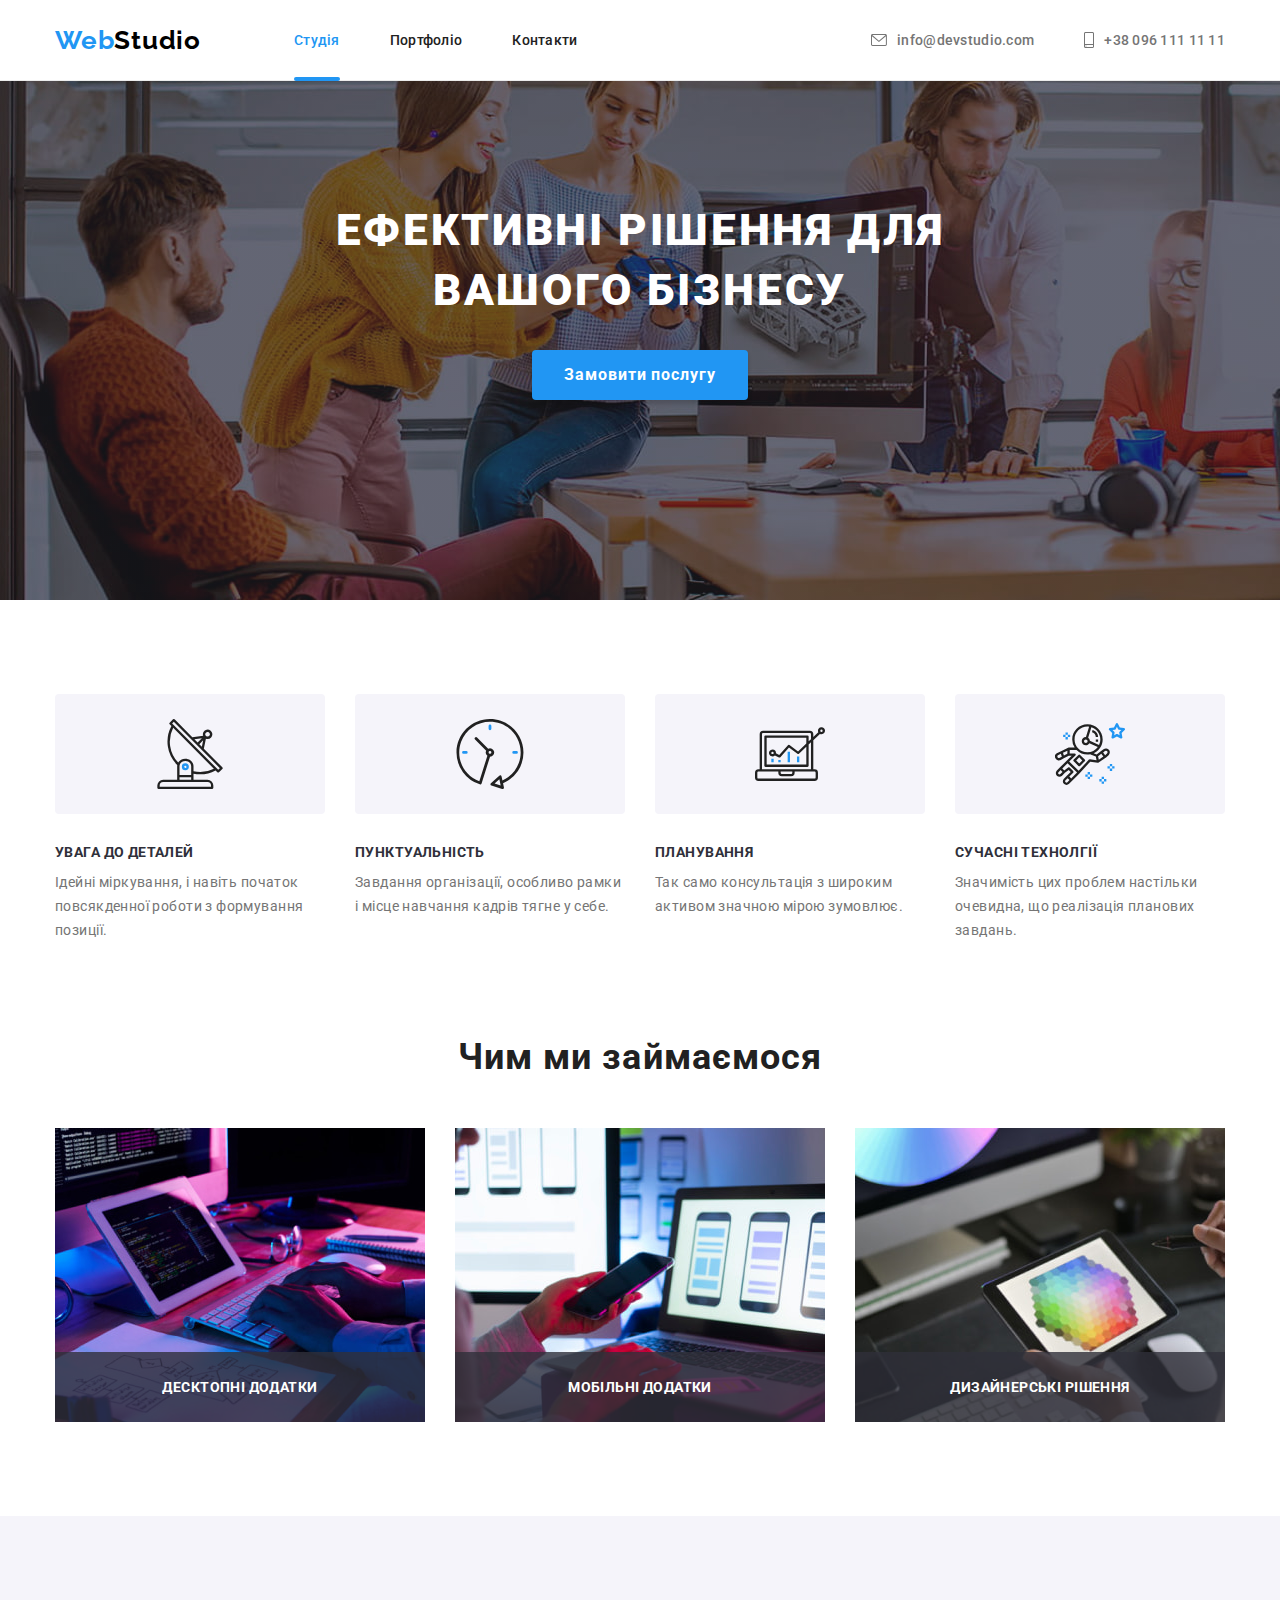
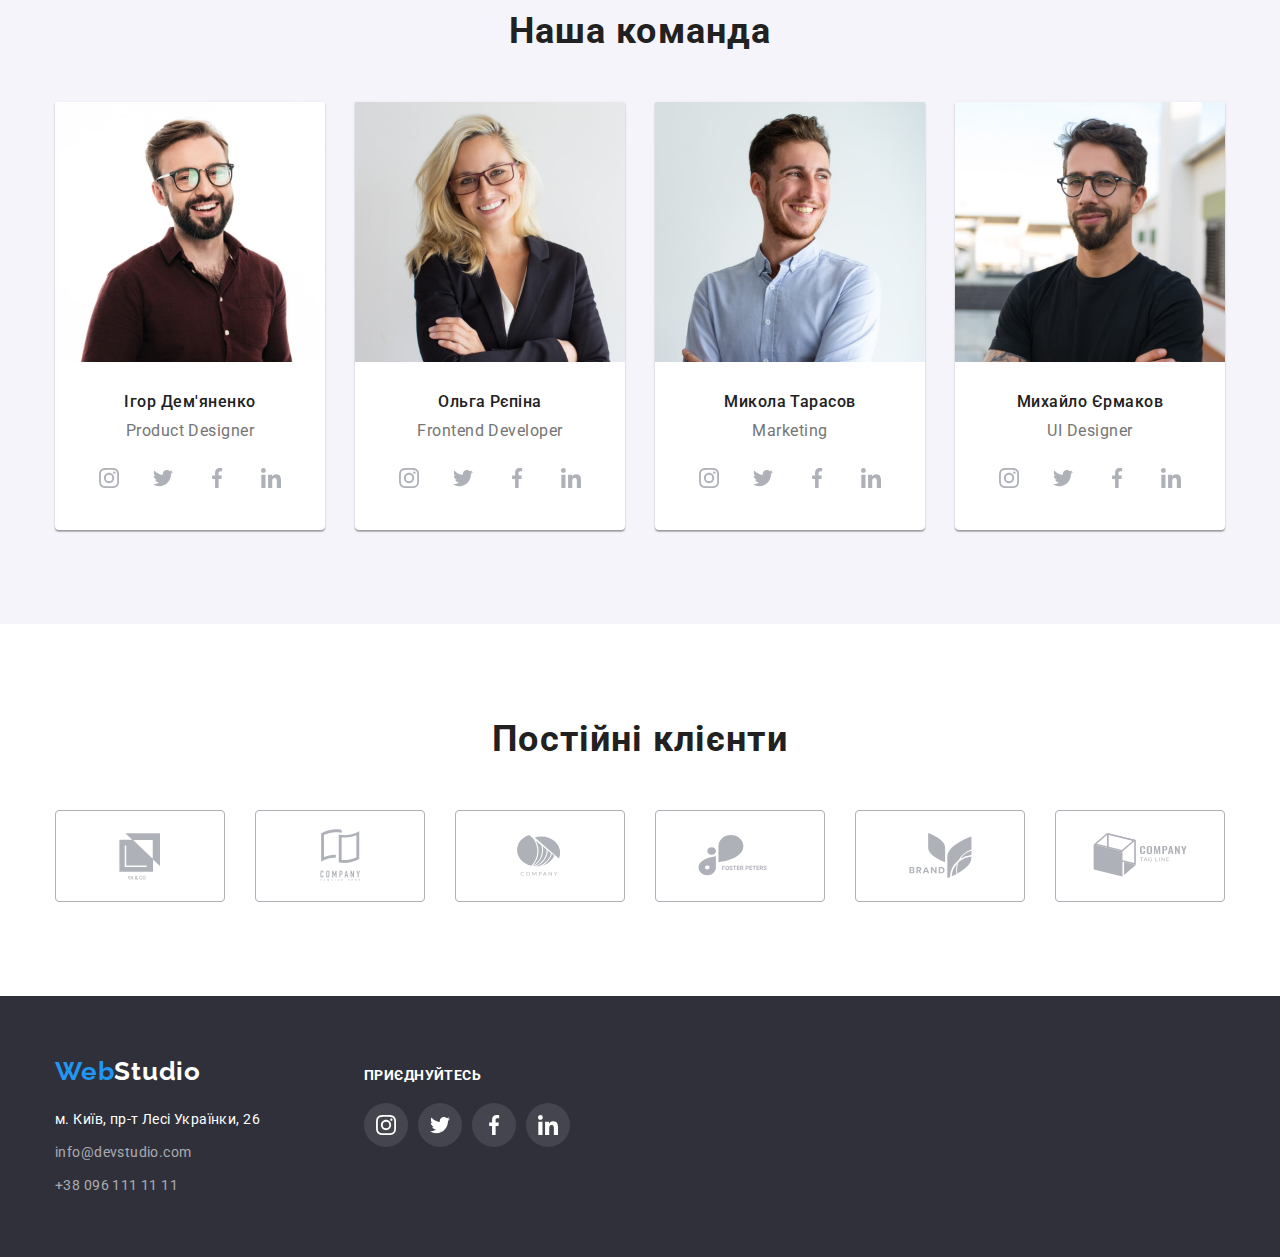
==== index.html @ efe7b2b4 "add files" ====
<!DOCTYPE html>
<html lang="uk">
  <head>
    <meta charset="UTF-8" />
    <meta http-equiv="X-UA-Compatible" content="IE=edge" />
    <meta name="viewport" content="width=device-width, initial-scale=1.0" />
    <meta name="description" content="Краща Веб студія по створенню сайтів" />
    <!-- Fonts -->
    <link rel="preconnect" href="https://fonts.googleapis.com" />
    <link rel="preconnect" href="https://fonts.gstatic.com" crossorigin />
    <link
      href="https://fonts.googleapis.com/css2?family=Raleway:wght@700&family=Roboto:wght@400;500;700;900&display=swap"
      rel="stylesheet"
    />
    <!-- Fonts end -->
    <link rel="stylesheet" href="./CSS/modern-normalize.css" />
    <link rel="stylesheet" href="./CSS/style.css" />
    <!-- Favicon start -->
    <link rel="apple-touch-icon" sizes="152x152" href="./images/favicon/apple-touch-icon.png" />
    <link rel="icon" type="image/png" sizes="32x32" href="./images/favicon/favicon-32x32.png" />
    <link rel="icon" type="image/png" sizes="16x16" href="./images/favicon/favicon-16x16.png" />
    <link rel="manifest" href="./images/favicon/site.webmanifest" />
    <link rel="mask-icon" href="./images/favicon/safari-pinned-tab.svg" color="#5bbad5" />
    <meta name="msapplication-TileColor" content="#da532c" />
    <meta name="theme-color" content="#ffffff" />
    <!-- Favicon end -->
    <title>Веб Студія</title>
  </head>
  <body>
    <!-- Header section -->
    <header class="page-header">
      <div class="header-group">
        <nav>
          <a class="logo" href="./index.html"><span class="logo-header">Web</span>Studio</a>
          <ul class="menu-nav list">
            <li>
              <a class="menu-link current" href="./index.html">Студія</a>
            </li>
            <li>
              <a class="menu-link" href="./portfolio.html">Портфоліо</a>
            </li>
            <li>
              <a class="menu-link" href="#">Контакти</a>
            </li>
          </ul>
        </nav>
        <ul class="auth-nav list">
          <li class="auth-list">
            <a class="menu-link menu-link-icon" href="mailto:info@devstudio.com">
              <svg class="auth-icon" width="16" height="12">
                <use href="./images/icons/icons.svg#email"></use>
              </svg>
              info@devstudio.com
            </a>
          </li>
          <li class="auth-list">
            <a class="menu-link menu-link-icon" href="tel:+380961111111">
              <svg class="auth-icon" width="10" height="16">
                <use href="./images/icons/icons.svg#smartphone"></use>
              </svg>
              +38 096 111 11 11
            </a>
          </li>
        </ul>
      </div>
    </header>
    <main>
      <!-- Hero section -->
      <section class="hero-section hero-gragient">
        <div class="container">
          <h1 class="hero-title">Ефективні рішення для вашого бізнесу</h1>
          <button class="btn" type="button" data-modal-open>Замовити послугу</button>
        </div>
      </section>
      <!-- Features section -->
      <section class="section-features">
        <div class="container">
          <h2 class="features-title visually-hidden">Наші переваги</h2>
          <ul class="features-list list">
            <li class="features-item">
              <div class="features-icon-item features-icons-position">
                <svg class="features-icon" width="70" height="70">
                  <use href="./images/icons/icons.svg#antenna"></use>
                </svg>
              </div>
              <h3 class="features-subtitle">Увага до деталей</h3>
              <p class="features-text">
                Ідейні міркування, і навіть початок повсякденної роботи з формування позиції.
              </p>
            </li>
            <li class="features-item">
              <div class="features-icon-item features-icons-position">
                <svg class="features-icon" width="70" height="70">
                  <use href="./images/icons/icons.svg#clock"></use>
                </svg>
              </div>
              <h3 class="features-subtitle">Пунктуальність</h3>
              <p class="features-text">
                Завдання організації, особливо рамки і місце навчання кадрів тягне у себе.
              </p>
            </li>
            <li class="features-item">
              <div class="features-icon-item features-icons-position">
                <svg class="features-icon" width="70" height="70">
                  <use href="./images/icons/icons.svg#diagram"></use>
                </svg>
              </div>
              <h3 class="features-subtitle">Планування</h3>
              <p class="features-text">
                Так само консультація з широким активом значною мірою зумовлює.
              </p>
            </li>
            <li class="features-item">
              <div class="features-icon-item features-icons-position">
                <svg class="features-icon" width="70" height="70">
                  <use href="./images/icons/icons.svg#astronaut"></use>
                </svg>
              </div>
              <h3 class="features-subtitle">Сучасні технолгії</h3>
              <p class="features-text">
                Значимість цих проблем настільки очевидна, що реалізація планових завдань.
              </p>
            </li>
          </ul>
        </div>
      </section>
      <!-- Services section -->
      <section class="section">
        <div class="container">
          <h2 class="section-title">Чим ми займаємося</h2>
          <ul class="about-list list">
            <li class="about-item">
              <img src="./images/optim_img/box-1.jpg" alt="Розробка сайтів" width="370" />
              <p class="about-desc">Десктопні додатки</p>
            </li>
            <li class="about-item">
              <img src="./images/optim_img/box-2.jpg" alt="Розробка додатків" width="370" />
              <p class="about-desc">Мобільні додатки</p>
            </li>
            <li class="about-item">
              <img src="./images/optim_img/box-3.jpg" alt="Розробка дизайну" width="370" />
              <p class="about-desc">Дизайнерські рішення</p>
            </li>
          </ul>
        </div>
      </section>
      <!-- Our command section -->
      <section class="section-command">
        <div class="container">
          <h2 class="section-title">Наша команда</h2>
          <ul class="command-list list">
            <li class="command-item">
              <img
                class="command-photo"
                src="./images/optim_img/img-1.jpg"
                alt="Ігор Дем'яненко Product Designer"
                width="270"
              />
              <div class="command-text-box">
                <h3 class="command-subtitle">Ігор Дем'яненко</h3>
                <p class="command-text" lang="en">Product Designer</p>

                <ul class="social-icon-list list">
                  <li class="social-items">
                    <a
                      class="social-link"
                      href="https://instagram.com"
                      target="_blank"
                      rel="noopener noreferrer"
                      aria-label="instagram"
                    >
                      <svg class="social-icon" width="20" height="20">
                        <use href="./images/icons/icons.svg#instagram"></use>
                      </svg>
                    </a>
                  </li>
                  <li class="social-items">
                    <a
                      class="social-link"
                      href="https://twitter.com"
                      target="_blank"
                      rel="noopener noreferrer"
                      aria-label="twitter"
                    >
                      <svg class="social-icon" width="20" height="20">
                        <use href="./images/icons/icons.svg#twitter"></use>
                      </svg>
                    </a>
                  </li>
                  <li class="social-items">
                    <a
                      class="social-link"
                      href="https://facebook.com"
                      target="_blank"
                      rel="noopener noreferrer"
                      aria-label="facebook"
                    >
                      <svg class="social-icon" width="20" height="20">
                        <use href="./images/icons/icons.svg#facebook"></use>
                      </svg>
                    </a>
                  </li>
                  <li class="social-items">
                    <a
                      class="social-link"
                      href="https://linkedin.com"
                      target="_blank"
                      rel="noopener noreferrer"
                      aria-label="linkedin"
                    >
                      <svg class="social-icon" width="20" height="20">
                        <use href="./images/icons/icons.svg#linkedin"></use>
                      </svg>
                    </a>
                  </li>
                </ul>
              </div>
            </li>
            <li class="command-item">
              <img
                class="command-photo"
                src="./images/optim_img/img-2.jpg"
                alt="Ольга Рєпіна Frontend Developer"
                width="270"
              />
              <div class="command-text-box">
                <h3 class="command-subtitle">Ольга Рєпіна</h3>
                <p class="command-text" lang="en">Frontend Developer</p>
                <ul class="social-icon-list list">
                  <li class="social-items">
                    <a
                      class="social-link"
                      href="https://instagram.com"
                      target="_blank"
                      rel="noopener noreferrer"
                      aria-label="instagram"
                    >
                      <svg class="social-icon" width="20" height="20">
                        <use href="./images/icons/icons.svg#instagram"></use>
                      </svg>
                    </a>
                  </li>
                  <li class="social-items">
                    <a
                      class="social-link"
                      href="https://twitter.com"
                      target="_blank"
                      rel="noopener noreferrer"
                      aria-label="twitter"
                    >
                      <svg class="social-icon" width="20" height="20">
                        <use href="./images/icons/icons.svg#twitter"></use>
                      </svg>
                    </a>
                  </li>
                  <li class="social-items">
                    <a
                      class="social-link"
                      href="https://facebook.com"
                      target="_blank"
                      rel="noopener noreferrer"
                      aria-label="facebook"
                    >
                      <svg class="social-icon" width="20" height="20">
                        <use href="./images/icons/icons.svg#facebook"></use>
                      </svg>
                    </a>
                  </li>
                  <li class="social-items">
                    <a
                      class="social-link"
                      href="https://linkedin.com"
                      target="_blank"
                      rel="noopener noreferrer"
                      aria-label="linkedin"
                    >
                      <svg class="social-icon" width="20" height="20">
                        <use href="./images/icons/icons.svg#linkedin"></use>
                      </svg>
                    </a>
                  </li>
                </ul>
              </div>
            </li>
            <li class="command-item">
              <img
                class="command-photo"
                src="./images/optim_img/img-3.jpg"
                alt="Микола Тарасов Marketing"
                width="270"
              />
              <div class="command-text-box">
                <h3 class="command-subtitle">Микола Тарасов</h3>
                <p class="command-text" lang="en">Marketing</p>
                <ul class="social-icon-list list">
                  <li class="social-items">
                    <a
                      class="social-link"
                      href="https://instagram.com"
                      target="_blank"
                      rel="noopener noreferrer"
                      aria-label="instagram"
                    >
                      <svg class="social-icon" width="20" height="20">
                        <use href="./images/icons/icons.svg#instagram"></use>
                      </svg>
                    </a>
                  </li>
                  <li class="social-items">
                    <a
                      class="social-link"
                      href="https://twitter.com"
                      target="_blank"
                      rel="noopener noreferrer"
                      aria-label="twitter"
                    >
                      <svg class="social-icon" width="20" height="20">
                        <use href="./images/icons/icons.svg#twitter"></use>
                      </svg>
                    </a>
                  </li>
                  <li class="social-items">
                    <a
                      class="social-link"
                      href="https://facebook.com"
                      target="_blank"
                      rel="noopener noreferrer"
                      aria-label="facebook"
                    >
                      <svg class="social-icon" width="20" height="20">
                        <use href="./images/icons/icons.svg#facebook"></use>
                      </svg>
                    </a>
                  </li>
                  <li class="social-items">
                    <a
                      class="social-link"
                      href="https://linkedin.com"
                      target="_blank"
                      rel="noopener noreferrer"
                      aria-label="linkedin"
                    >
                      <svg class="social-icon" width="20" height="20">
                        <use href="./images/icons/icons.svg#linkedin"></use>
                      </svg>
                    </a>
                  </li>
                </ul>
              </div>
            </li>
            <li class="command-item">
              <img
                class="command-photo"
                src="./images/optim_img/img-4.jpg"
                alt="Михайло Єрмаков UI Designer"
                width="270"
              />
              <div class="command-text-box">
                <h3 class="command-subtitle">Михайло Єрмаков</h3>
                <p class="command-text" lang="en">UI Designer</p>
                <ul class="social-icon-list list">
                  <li class="social-items">
                    <a
                      class="social-link"
                      href="https://instagram.com"
                      target="_blank"
                      rel="noopener noreferrer"
                      aria-label="instagram"
                    >
                      <svg class="social-icon" width="20" height="20">
                        <use href="./images/icons/icons.svg#instagram"></use>
                      </svg>
                    </a>
                  </li>
                  <li class="social-items">
                    <a
                      class="social-link"
                      href="https://twitter.com"
                      target="_blank"
                      rel="noopener noreferrer"
                      aria-label="twitter"
                    >
                      <svg class="social-icon" width="20" height="20">
                        <use href="./images/icons/icons.svg#twitter"></use>
                      </svg>
                    </a>
                  </li>
                  <li class="social-items">
                    <a
                      class="social-link"
                      href="https://facebook.com"
                      target="_blank"
                      rel="noopener noreferrer"
                      aria-label="facebook"
                    >
                      <svg class="social-icon" width="20" height="20">
                        <use href="./images/icons/icons.svg#facebook"></use>
                      </svg>
                    </a>
                  </li>
                  <li class="social-items">
                    <a
                      class="social-link"
                      href="https://linkedin.com"
                      target="_blank"
                      rel="noopener noreferrer"
                      aria-label="linkedin"
                    >
                      <svg class="social-icon" width="20" height="20">
                        <use href="./images/icons/icons.svg#linkedin"></use>
                      </svg>
                    </a>
                  </li>
                </ul>
              </div>
            </li>
          </ul>
        </div>
      </section>
    </main>
    <!-- Our clients -->
    <section class="section">
      <div class="container">
        <h2 class="section-title">Постійні клієнти</h2>
        <ul class="clients-list">
          <li class="clients-items">
            <a class="client-link" href="#">
              <svg class="clients-icon" width="170" height="92">
                <use href="./images/icons/icons.svg#Client1"></use>
              </svg>
            </a>
          </li>
          <li class="clients-items">
            <a class="client-link" href="#">
              <svg class="clients-icon" width="170" height="92">
                <use href="./images/icons/icons.svg#Client2"></use>
              </svg>
            </a>
          </li>
          <li class="clients-items">
            <a class="client-link" href="#">
              <svg class="clients-icon" width="170" height="92">
                <use href="./images/icons/icons.svg#Client3"></use>
              </svg>
            </a>
          </li>
          <li class="clients-items">
            <a class="client-link" href="#">
              <svg class="clients-icon" width="170" height="92">
                <use href="./images/icons/icons.svg#Client4"></use>
              </svg>
            </a>
          </li>
          <li class="clients-items">
            <a class="client-link" href="#">
              <svg class="clients-icon" width="170" height="92">
                <use href="./images/icons/icons.svg#Client5"></use>
              </svg>
            </a>
          </li>
          <li class="clients-items">
            <a class="client-link" href="#">
              <svg class="clients-icon" width="170" height="92">
                <use href="./images/icons/icons.svg#Client6"></use>
              </svg>
            </a>
          </li>
        </ul>
      </div>
    </section>
    <!-- Footer section -->
    <footer class="page-footer">
      <div class="container footer-box">
        <!-- Contacts -->
        <div class="footer-nav">
          <a class="logo-page-footer" href="./index.html">
            <span class="logo-header">Web</span><span class="logo-footer">Studio</span>
          </a>
          <address>
            <ul class="addr-list list">
              <li class="addr-item">
                <a
                  class="footer-link"
                  href="https://goo.gl/maps/suJbWfzHYKnnb4QdA"
                  target="_blank"
                  rel="noreferrer noopener"
                  >м. Київ, пр-т Лесі Українки, 26</a
                >
              </li>
              <li class="addr-item">
                <a class="footer-link" href="mailto:info@devstudio.com">info@devstudio.com</a>
              </li>
              <li class="addr-item">
                <a class="footer-link" href="tel:+380961111111">+38 096 111 11 11</a>
              </li>
            </ul>
          </address>
        </div>
        <div class="social-icon-footer">
          <p class="title-footer">приєднуйтесь</p>
          <ul class="social-icon-list list">
            <li class="social-items">
              <a
                class="social-link-footer"
                href="https://instagram.com"
                target="_blank"
                rel="noopener noreferrer"
                aria-label="instagram"
              >
                <svg class="social-icon-footer" width="20" height="20">
                  <use href="./images/icons/icons.svg#instagram"></use>
                </svg>
              </a>
            </li>
            <li class="social-items">
              <a
                class="social-link-footer"
                href="https://twitter.com"
                target="_blank"
                rel="noopener noreferrer"
                aria-label="twitter"
              >
                <svg class="social-icon-footer" width="20" height="20">
                  <use href="./images/icons/icons.svg#twitter"></use>
                </svg>
              </a>
            </li>
            <li class="social-items">
              <a
                class="social-link-footer"
                href="https://facebook.com"
                target="_blank"
                rel="noopener noreferrer"
                aria-label="facebook"
              >
                <svg class="social-icon-footer" width="20" height="20">
                  <use href="./images/icons/icons.svg#facebook"></use>
                </svg>
              </a>
            </li>
            <li class="social-items">
              <a
                class="social-link-footer"
                href="https://linkedin.com"
                target="_blank"
                rel="noopener noreferrer"
                aria-label="linkedin"
              >
                <svg class="social-icon-footer" width="20" height="20">
                  <use href="./images/icons/icons.svg#linkedin"></use>
                </svg>
              </a>
            </li>
          </ul>
        </div>
      </div>
    </footer>

    <!-- Modal wondow -->
    <div class="backdrop is-hidden" data-modal>
      <div class="modal">
        <button class="modal-btn" type="button" data-modal-close>
          <svg class="close-button-modal" width="18" height="18">
            <use href="./images/icons/icons.svg#close-button-modal"></use>
          </svg>
        </button>
      </div>
    </div>

    <!-- Scripts -->
    <script src="./js/modal.js"></script>
  </body>
</html>
---- CSS/style.css ----
/* basic parameters */
:root {
  /* font */
  --main-font: 'Roboto', sans-serif;
  --secondary-font: 'Raleway', sans-serif;
  /* color */
  --mine-txt-cl: #757575;
  --secondary-txt-cl: #212121;
  --white-txt-cl: #ffffff;
  --logo-txt-cl: #000000;
  --footer-cont-txt-cl: rgba(255, 255, 255, 0.6);
  --accent-cl: #2196f3;
  --bgr-mine-cl: #ffffff;
  --bgr-secondary-cl: #2f303a;
  --bgr-accent-cl: #f5f4fa;
  --portfolio-card-cl: #eeeeee;
  --icon-mine-cl: #afb1b8;
  --icon-secondary-cl: rgba(255, 255, 255, 0.1);
  /* portfolio grid parameters */
  --items: 3;
  --indent: 30px;
  /* animations */
  --animation: 250ms cubic-bezier(0.4, 0, 0.2, 1);
}

/* reset options */
h1,
h2,
h3,
h4,
ul,
p,
div {
  margin: 0;
}

img {
  display: block;
  max-width: 100%;
  height: auto;
}

.footer-link,
.menu-link {
  color: currentColor;
  text-decoration: none;
}

.social-items {
  text-decoration: none;
}

.footer-link.current,
.menu-link.current {
  color: var(--accent-cl);
}

.menu-link.current::after {
  content: '';
  position: absolute;
  display: block;
  width: 100%;
  height: 4px;
  bottom: -1px;
  background-color: var(--accent-cl);
  border-radius: 4px;
}

.list,
.clients-list {
  list-style: none;
}

.visually-hidden {
  position: absolute;
  width: 1px;
  height: 1px;
  margin: -1px;
  border: 0;
  padding: 0;
  white-space: nowrap;
  clip-path: inset(100%);
  clip: rect(0 0 0 0);
  overflow: hidden;
}

ul {
  padding: 0;
}

address {
  font-style: unset;
}

.container,
.header-group {
  width: 1200px;
  padding-left: 15px;
  padding-right: 15px;
  margin: 0 auto;
}

/* body */

body {
  font-family: var(--main-font);
  color: var(--mine-txt-cl);
  background-color: var(--bgr-mine-cl);
  font-size: 14px;
  letter-spacing: 00.03em;
}

/* Header section */

.page-header {
  position: absolute;
  width: 100%;
  border-bottom: #ececec solid 1px;
  display: flex;
  background-color: var(--bgr-mine-cl);
}

.header-group {
  display: flex;
}

nav {
  display: flex;
  margin-right: auto;
  align-items: center;
}

.logo,
.logo-page-footer {
  display: block;
  margin-right: 93px;
  font-family: var(--secondary-font);
  color: var(--logo-txt-cl);
  font-weight: 700;
  font-size: 26px;
  line-height: calc(31 / 26);
  letter-spacing: 0.03em;
  text-decoration: none;
}

.logo-header {
  color: var(--accent-cl);
}

/* header nav menu/auth */

.footer-link.current,
.menu-link.current {
  color: var(--accent-cl);
}

.menu-link {
  position: relative;
  display: block;
  padding: 32px 0;
}

.menu-nav {
  display: flex;
  gap: 50px;
  color: var(--secondary-txt-cl);
}

.auth-nav {
  color: var(--mine-txt-cl);
  display: flex;
}

.auth-list:not(:last-child) {
  margin-right: 50px;
}

.auth-icon {
  fill: currentColor;
}

.menu-link-icon {
  display: flex;
  gap: 10px;
  align-items: center;
}

.menu-link-icon:hover,
.menu-link-icon:focus {
  fill: currentColor;
  transition: var(--animation);
}

.auth-nav,
.menu-link {
  font-weight: 500;
  font-size: 14px;
  line-height: calc(16 / 14);
  letter-spacing: 0.02em;
  transition: color var(--animation);
}

.menu-nav .menu-link:hover,
.menu-nav .menu-link:focus,
.auth-nav .menu-link:hover,
.auth-nav .menu-link:focus {
  color: var(--accent-cl);
}

/* mine */

/* .hero-container */

.hero-section {
  max-width: 1600px;
  height: 600px;
  margin: 0 auto;
  background-color: #2f303a;
  padding: 200px 0;
  background-repeat: no-repeat;
  background-size: cover;
  background-image: linear-gradient(to right, rgba(47, 48, 58, 0.4), rgba(47, 48, 58, 0.4)),
    url('../images/optim_img/background-hero-Img.jpg');
}

.hero-title {
  color: var(--white-txt-cl);
  display: block;
  margin-left: auto;
  margin-right: auto;
  margin-bottom: 30px;
  width: 696px;
  font-weight: 900;
  font-size: 44px;
  line-height: calc(60 / 44);
  text-align: center;
  letter-spacing: 0.06em;
  text-transform: uppercase;
}

.btn {
  background-color: var(--accent-cl);
  color: var(--white-txt-cl);
  box-shadow: 0px 4px 4px rgba(0, 0, 0, 0.15);
  display: flex;
  align-items: center;
  text-align: center;
  margin: 0 auto;
  padding: 10px 32px;
  font-family: inherit;
  font-weight: 700;
  font-size: 16px;
  line-height: calc(30 / 16);
  letter-spacing: 0.06em;
  cursor: pointer;
  border-radius: 4px;
  border: none;
  transition: background-color var(--animation), box-shadow var(--animation);
}

.btn:hover,
.btn:focus {
  background-color: #188ce8;
  box-shadow: 0px 4px 4px rgba(0, 0, 0, 0.15);
}

.btn-two {
  color: var(--secondary-txt-cl);
  background-color: var(--bgr-accent-cl);
  font-family: inherit;
  font-weight: 500;
  font-size: 16px;
  line-height: calc(26 / 16);
  text-align: center;
  letter-spacing: 0.03em;
  cursor: pointer;
  border-radius: 4px;
  border: none;
  padding: 6px 22px;
  transition: color var(--animation), background-color var(--animation), box-shadow var(--animation);
}

.btn-two:hover,
.btn-two:focus {
  color: var(--white-txt-cl);
  background-color: var(--accent-cl);
  box-shadow: 0px 3px 1px rgba(0, 0, 0, 0.1), 0px 1px 2px rgba(0, 0, 0, 0.08),
    0px 2px 2px rgba(0, 0, 0, 0.12);
}

/* section */
.section {
  padding: 94px 0;
}

.section-title {
  color: var(--secondary-txt-cl);
  margin-bottom: 50px;
  font-weight: 700;
  font-size: 36px;
  line-height: calc(42 / 36);
  text-align: center;
  letter-spacing: 0.03em;
}

/* features section */
.features-icon-item {
  width: 270px;
  height: 120px;
  background-color: var(--bgr-accent-cl);
  border-radius: 4px;
  margin-bottom: 30px;
}

.features-icons-position {
  display: flex;
  justify-content: center;
  align-items: center;
}

.section-features {
  padding-top: 94px;
}

.features-list {
  display: flex;
  gap: 30px;
}

.features-subtitle {
  color: var(--bgr-secondary-cl);
  margin-bottom: 10px;
  font-weight: 700;
  font-size: 14px;
  line-height: calc(16 / 14);
  letter-spacing: 0.03em;
  text-transform: uppercase;
}

.features-text {
  font-size: 14px;
  line-height: calc(24 / 14);
  letter-spacing: 0.03em;
}
/* Services section */
.about-list {
  display: flex;
  gap: 30px;
}

.about-item {
  position: relative;
}

.about-desc {
  position: absolute;
  display: flex;
  align-items: center;
  justify-content: center;
  width: 100%;
  height: 70px;
  top: calc(100% - 70px);
  font-weight: 700;
  font-size: 14px;
  line-height: calc(16 / 14);
  letter-spacing: 0.03em;
  text-transform: uppercase;
  color: var(--white-txt-cl);
  background-color: rgba(47, 48, 58, 0.8);
}

/* our command section */
.section-command {
  padding: 94px 0;
  background-color: var(--bgr-accent-cl);
}

.command-list {
  display: flex;
  gap: 30px;
  justify-content: center;
}
.command-item {
  background-color: var(--bgr-mine-cl);
  box-shadow: 0px 1px 3px rgba(0, 0, 0, 0.12), 0px 1px 1px rgba(0, 0, 0, 0.14),
    0px 2px 1px rgba(0, 0, 0, 0.2);
  border-radius: 0px 0px 4px 4px;
  width: 270px;
}

.command-subtitle {
  color: var(--secondary-txt-cl);
  margin-bottom: 10px;
  font-weight: 500;
  font-size: 16px;
  line-height: calc(19 / 16);
  text-align: center;
  letter-spacing: 0.03em;
}

.command-text-box {
  padding-top: 30px;
  padding-bottom: 30px;
}

.command-text {
  font-size: 16px;
  line-height: calc(19 / 16);
  text-align: center;
  letter-spacing: 0.03em;
  margin-bottom: 16px;
}

.social-icon-list {
  display: flex;
  gap: 10px;
  justify-content: center;
}

.social-link {
  width: 44px;
  height: 44px;
  background-color: var(--bgr-mine-cl);
  border-radius: 50%;
  display: flex;
  justify-content: center;
  align-items: center;
  color: var(--icon-mine-cl);
  transition: color var(--animation), background-color var(--animation);
}

.social-link:hover,
.social-link:focus {
  background-color: var(--accent-cl);
  color: var(--bgr-mine-cl);
}

.social-icon {
  fill: currentColor;
}
.social-items:hover .social-icon,
.social-items:focus .social-icon {
  fill: var(--bgr-mine-cl);
  transition: var(--animation);
}

/* page portfolio */
.mine-project {
  padding: 94px 0;
}

.portfolio-text-box {
  padding: 20px 24px;
  border: 1px solid var(--portfolio-card-cl);
}

.portfolio-title {
  color: var(--secondary-txt-cl);
  font-weight: 700;
  font-size: 18px;
  line-height: calc(36 / 18);
  letter-spacing: 0.06em;
  margin-bottom: 4px;
}

.project-list {
  display: flex;
  justify-content: center;
  gap: 8px;
  margin-bottom: 50px;
}

.mine-portfolio {
  display: flex;
  flex-wrap: wrap;
  gap: 30px;
}

.portfolio-list {
  flex-basis: calc((100% - var(--indent) * (var(--items) - 1)) / var(--items));
  letter-spacing: 0.03em;
}

.portfolio-item {
  display: block;
  text-decoration: none;
  color: currentColor;
  transition: box-shadow var(--animation);
}

.portfolio-item:hover,
.portfolio-item:focus {
  box-shadow: 0px 1px 1px rgba(0, 0, 0, 0.12), 0px 4px 4px rgba(0, 0, 0, 0.06),
    1px 4px 6px rgba(0, 0, 0, 0.16);
}

.portfolio-content {
  position: relative;
  overflow: hidden;
}

.overlay {
  position: absolute;
  display: flex;
  align-items: center;
  justify-content: center;
  top: 0;
  left: 0;
  width: 100%;
  height: 100%;
  transform: translateY(100%);
  transition: transform 250ms cubic-bezier(0.4, 0, 0.2, 1);
  padding: 63px 24px;
  background: rgba(33, 150, 243, 0.9);
}

.portfolio-item:hover .overlay,
.portfolio-item:focus .overlay {
  transform: translateY(0);
}

.overlay-desc {
  font-size: 18px;
  line-height: calc(28 / 18);
  color: var(--white-txt-cl);
}

.portfolio-text {
  font-size: 16px;
  line-height: calc(30 / 16);
  letter-spacing: 0.03em;
}

/* clients section */
.clients-list {
  display: flex;
  gap: 30px;
  justify-content: center;
}

.clients-items {
  width: 170px;
  height: 92px;
}

.client-link {
  display: flex;
  justify-content: center;
  align-items: center;
  border: 1px solid var(--icon-mine-cl);
  border-radius: 4px;
  width: 100%;
  height: 100%;
  color: var(--icon-mine-cl);
  transition: color var(--animation), background-color var(--animation);
}

.client-link:hover,
.client-link:focus {
  border: 1px solid var(--accent-cl);
  color: var(--accent-cl);
}

.clients-icon {
  fill: currentColor;
}

/* footer*/
address {
  display: flex;
  align-items: baseline;
}

.page-footer {
  padding: 60px 0;
  background-color: var(--bgr-secondary-cl);
}

.footer-box {
  display: flex;
  align-items: baseline;
}

.logo-page-footer {
  margin-bottom: 20px;
}

.logo-footer {
  color: var(--white-txt-cl);
}

.footer-nav {
  margin-right: 70px;
}

.addr-item {
  color: var(--footer-cont-txt-cl);
  font-size: 14px;
  line-height: calc(24 / 14);
  letter-spacing: 0.03em;
  margin-bottom: 9px;
}

.addr-item:last-child {
  margin: 0;
}

a[href="https://goo.gl/maps/suJbWfzHYKnnb4QdA"]
{
  color: var(--white-txt-cl);
}

.addr-item .footer-link:hover,
.addr-item .footer-link:focus {
  color: var(--accent-cl);
}

.title-footer {
  display: block;
  color: var(--bgr-mine-cl);
  font-weight: 700;
  font-size: 14px;
  line-height: calc(16 / 14);
  letter-spacing: 0.03em;
  text-transform: uppercase;
  margin-bottom: 20px;
}

.footer-link {
  transition: color var(--animation);
}

.social-link-footer {
  width: 44px;
  height: 44px;
  background-color: var(--icon-secondary-cl);
  border-radius: 50%;
  display: flex;
  justify-content: center;
  align-items: center;
  transition: background-color var(--animation);
}

.social-link-footer:hover,
.social-link-footer:focus {
  background-color: var(--accent-cl);
}

.social-icon-footer {
  fill: var(--bgr-mine-cl);
}

/* modal wondow */
.backdrop {
  position: fixed;
  top: 0;
  left: 0;
  /* transform: translate(-50%, -50%); */
  z-index: 100;
  width: 100%;
  height: 100%;
  background-color: rgba(0, 0, 0, 0.2);
  transition: visibility 1000ms, opacity 1000ms;
}

.backdrop.is-hidden {
  opacity: 0;
  pointer-events: none;
  visibility: hidden;
}

.modal {
  position: absolute;
  top: 50%;
  left: 50%;
  transform: translate(-50%, -50%);
  width: 582px;
  height: 581px;
  background-color: var(--bgr-mine-cl);
  border-radius: 4px;
  box-shadow: 0px 1px 3px rgba(0, 0, 0, 0.12), 0px 1px 1px rgba(0, 0, 0, 0.14),
    0px 2px 1px rgba(0, 0, 0, 0.2);
}

.modal-btn {
  position: absolute;
  top: 8px;
  right: 8px;
  display: flex;
  align-items: center;
  justify-content: center;
  padding: 0;
  border: 1px solid rgba(0, 0, 0, 0.1);
  border-radius: 50%;
  width: 30px;
  height: 30px;
  cursor: pointer;
  background: transparent;
}

.close-button-modal {
  fill: rgb(0, 0, 0);
}
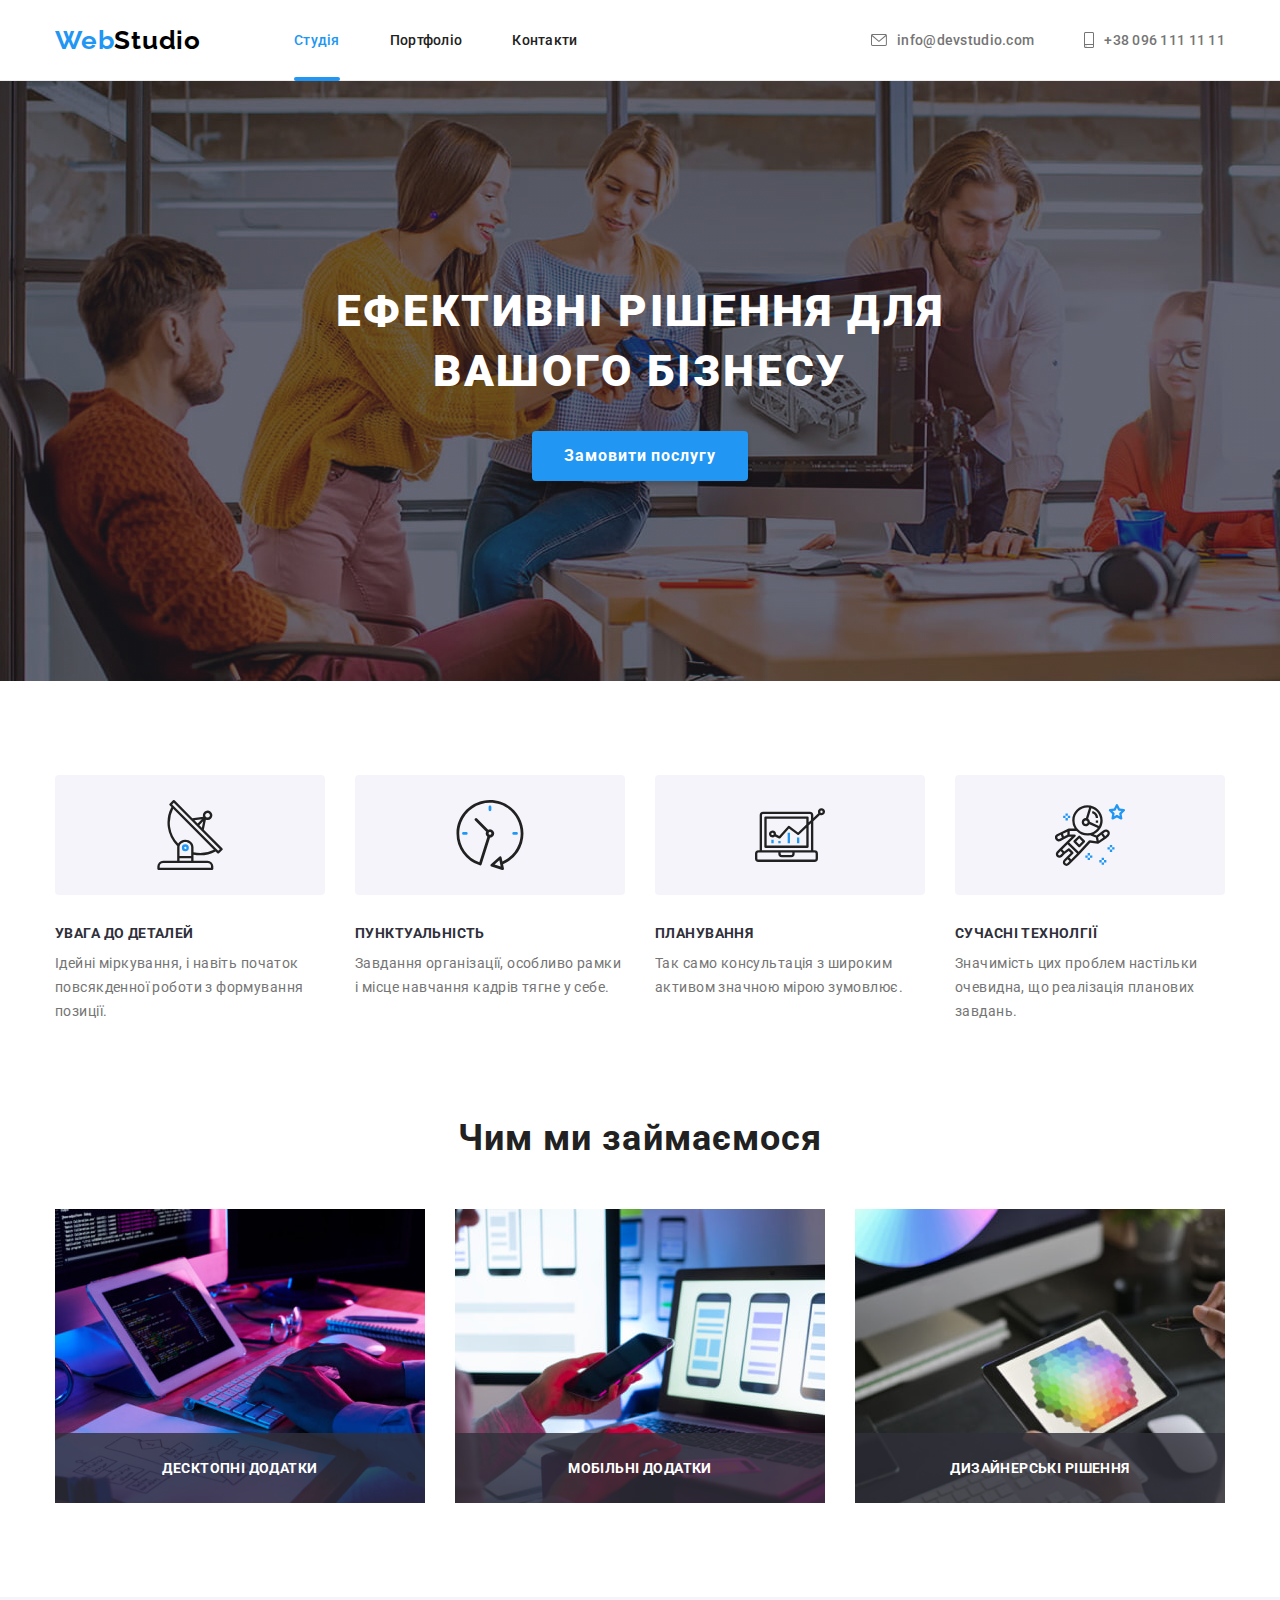
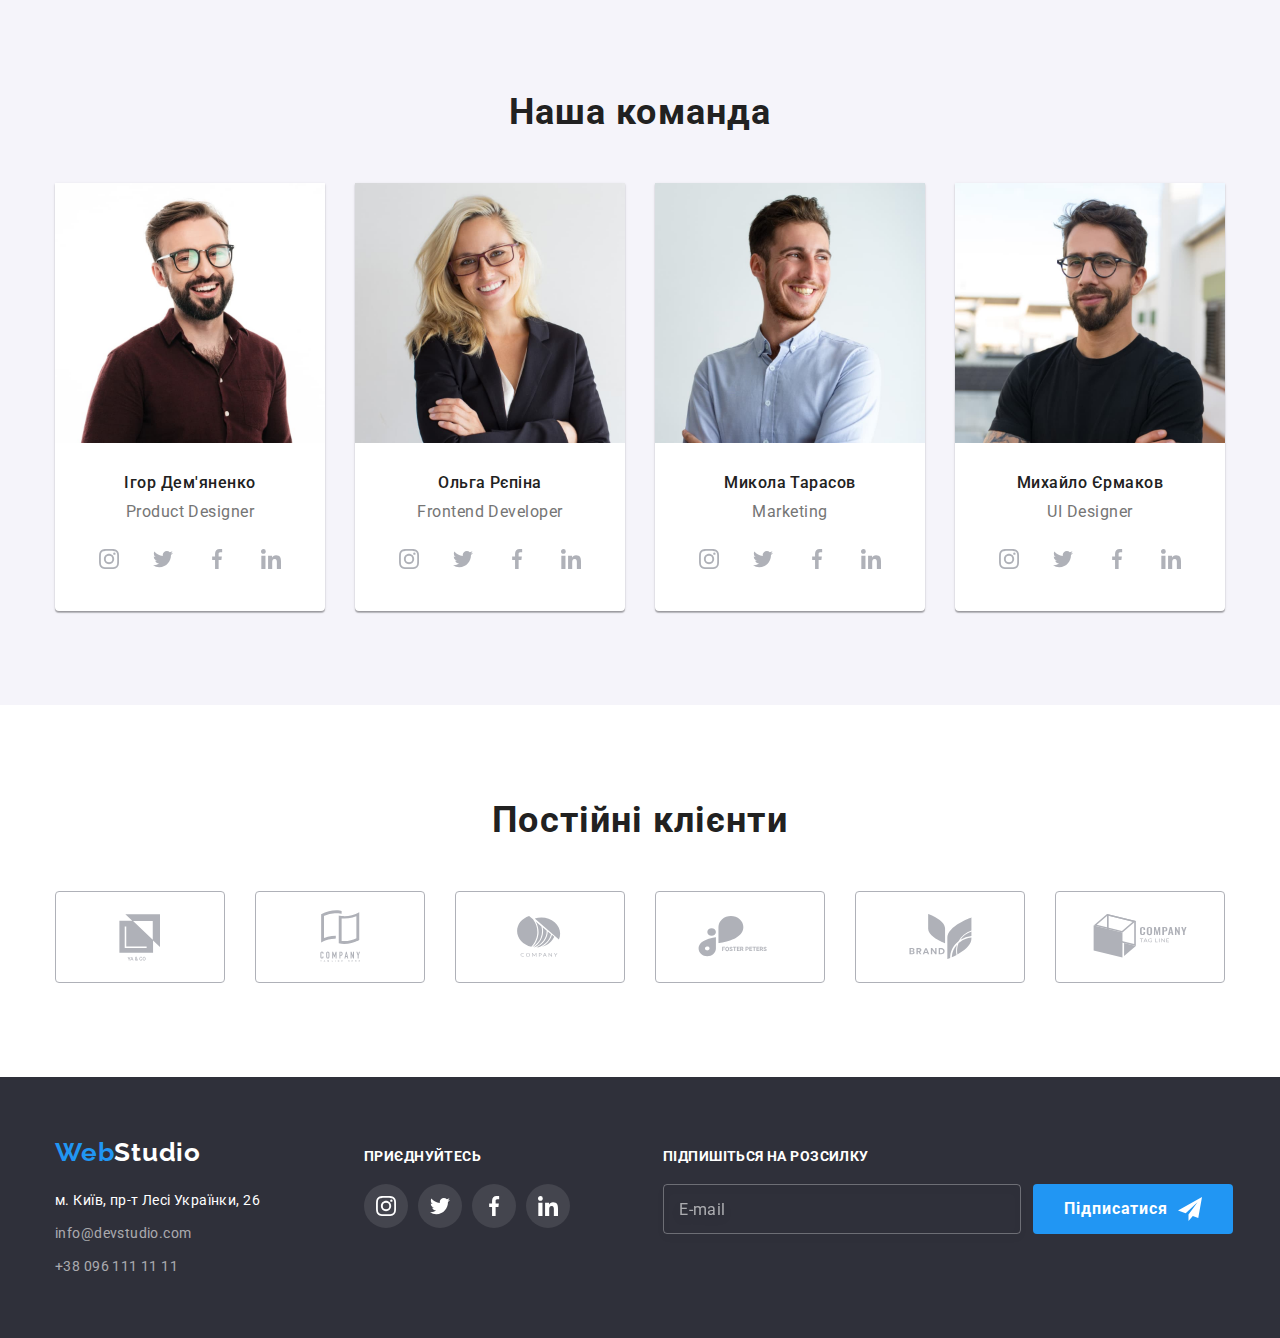
==== commit 122a9e88: "add edits" ====
--- a/index.html
+++ b/index.html
@@ -496,7 +496,7 @@
             </ul>
           </address>
         </div>
-        <div class="social-icon-footer">
+        <div class="social-links-footer">
           <p class="title-footer">приєднуйтесь</p>
           <ul class="social-icon-list list">
             <li class="social-items">
@@ -553,6 +553,28 @@
             </li>
           </ul>
         </div>
+        <!-- Subscribe form footer -->
+        <div class="footer-form">
+          <p class="title-footer">Підпишіться на розсилку</p>
+          <form class="subscribe-footer">
+            <label>
+              <input
+                class="footer-form-input"
+                type="email"
+                name="email-form-footer"
+                placeholder="E-mail"
+                required
+                minlength="4"
+              />
+            </label>
+            <button type="submit" class="btn-form-footer">
+              Підписатися
+              <svg class="icon-button-footer" width="24" height="24">
+                <use href="./images/icons/icons.svg#icon-button-footer"></use>
+              </svg>
+            </button>
+          </form>
+        </div>
       </div>
     </footer>
 
@@ -564,6 +586,93 @@
             <use href="./images/icons/icons.svg#close-button-modal"></use>
           </svg>
         </button>
+
+        <form class="register-form">
+          <strong class="register-form-title">Залиште свої дані, ми вам передзвонимо</strong>
+          <div class="register-form-group" role="group">
+            <label class="register-form-label" for="user-name">
+              <span class="register-form-item">Ім'я</span>
+              <input
+                class="register-form-input"
+                type="text"
+                name="register-form-name"
+                id="user-name"
+                required
+                minlength="2"
+                placeholder="&nbsp;"
+              />
+              <svg class="register-form-icon" width="18" height="18">
+                <use href="./images/icons/icons.svg#person-reg-form-icon"></use>
+              </svg>
+            </label>
+
+            <label class="register-form-label" for="user-phone">
+              <span class="register-form-item">Телефон</span>
+              <input
+                class="register-form-input"
+                type="phone"
+                name="register-form-tel"
+                id="user-phone"
+                required
+                minlength="4"
+                placeholder="&nbsp;"
+              />
+              <svg class="register-form-icon" width="18" height="18">
+                <use href="./images/icons/icons.svg#phone-reg-form-icon"></use>
+              </svg>
+            </label>
+
+            <label class="register-form-label" for="user-email">
+              <span class="register-form-item">Пошта</span>
+              <input
+                class="register-form-input"
+                type="email"
+                name="register-form-email"
+                id="user-email"
+                required
+                minlength="12"
+                placeholder="&nbsp;"
+              />
+              <svg class="register-form-icon" width="18" height="18">
+                <use href="./images/icons/icons.svg#email-reg-form-icon"></use>
+              </svg>
+            </label>
+
+            <label class="register-form-label">
+              <span class="register-form-item">Коментар</span>
+              <textarea
+                class="register-form-text"
+                name="register-form-text-user"
+                rows="5"
+                placeholder="Введіть текст"
+              ></textarea>
+            </label>
+          </div>
+
+          <label class="register-form-check" for="checkbox">
+            <input
+              class="register-form-checkbox visually-hidden"
+              type="checkbox"
+              name="register-form-checkbox"
+              id="checkbox"
+            />
+
+            <svg class="register-icon-checkbox" width="16" height="15">
+              <use class="icon-checked" href="./images/icons/icons.svg#checkbox-on-icon"></use>
+              <use
+                class="icon-unchecked"
+                href="./images/icons/icons.svg#checkbox-border-icon"
+              ></use>
+            </svg>
+
+            <span class="register-form-checktext">
+              Погоджуюся з розсилкою та приймаю
+              <a class="reg-form-link" href="#" target="_blank">Умови договору</a>
+            </span>
+          </label>
+
+          <button class="btn-form-footer" type="submit">Відправити</button>
+        </form>
       </div>
     </div>
 
--- a/CSS/style.css
+++ b/CSS/style.css
@@ -113,7 +113,9 @@
 /* Header section */
 
 .page-header {
-  position: absolute;
+  position: sticky;
+  top: -1px;
+  z-index: 10;
   width: 100%;
   border-bottom: #ececec solid 1px;
   display: flex;
@@ -630,15 +632,19 @@
   transition: color var(--animation);
 }
 
+.social-links-footer {
+  margin-right: 93px;
+}
+
 .social-link-footer {
+  display: flex;
+  justify-content: center;
+  align-items: center;
+  transition: background-color var(--animation);
   width: 44px;
   height: 44px;
   background-color: var(--icon-secondary-cl);
   border-radius: 50%;
-  display: flex;
-  justify-content: center;
-  align-items: center;
-  transition: background-color var(--animation);
 }
 
 .social-link-footer:hover,
@@ -647,6 +653,82 @@
 }
 
 .social-icon-footer {
+  fill: var(--bgr-mine-cl);
+}
+
+/* subscribe form footer */
+.subscribe-footer {
+  display: flex;
+  gap: 12px;
+}
+
+.footer-form-input {
+  display: block;
+  width: 358px;
+  height: 50px;
+  padding: 0 15px;
+  font-size: 16px;
+  line-height: calc(20 / 16);
+  letter-spacing: 0.03em;
+  color: var(--white-txt-cl);
+  border: 1px solid rgba(255, 255, 255, 0.3);
+  filter: drop-shadow(0px 4px 4px rgba(0, 0, 0, 0.15));
+  border-radius: 4px;
+  background: transparent;
+  transition: background-color var(--animation), border var(--animation);
+}
+
+.footer-form-input:hover {
+  border: 1px solid var(--bgr-mine-cl);
+  cursor: pointer;
+}
+.footer-form-input:focus {
+  background-color: rgba(255, 255, 255, 0.06);
+}
+
+.footer-form-input:invalid {
+  outline-color: var(--icon-mine-cl);
+}
+
+.footer-form-input:valid {
+  outline-color: var(--accent-cl);
+}
+
+.footer-form-input::placeholder {
+  font-size: 16px;
+  line-height: calc(20 / 16);
+  letter-spacing: 0.03em;
+  color: rgba(255, 255, 255, 0.6);
+}
+
+.btn-form-footer {
+  display: flex;
+  justify-content: center;
+  align-items: center;
+  gap: 10px;
+  width: 200px;
+  height: 50px;
+  font-weight: 700;
+  font-size: 16px;
+  line-height: calc(30 / 16);
+  letter-spacing: 0.06rem;
+  font-family: inherit;
+  cursor: pointer;
+  border: none;
+  color: var(--white-txt-cl);
+  border-radius: 4px;
+  background-color: var(--accent-cl);
+  transition: background-color var(--animation), box-shadow var(--animation);
+}
+
+.btn-form-footer:hover,
+.btn-form-footer:focus {
+  background-color: #188ce8;
+  box-shadow: 0px 4px 4px rgba(0, 0, 0, 0.15);
+}
+
+.icon-button-footer {
+  display: block;
   fill: var(--bgr-mine-cl);
 }
 
@@ -655,7 +737,6 @@
   position: fixed;
   top: 0;
   left: 0;
-  /* transform: translate(-50%, -50%); */
   z-index: 100;
   width: 100%;
   height: 100%;
@@ -674,6 +755,7 @@
   top: 50%;
   left: 50%;
   transform: translate(-50%, -50%);
+  padding: 40px;
   width: 582px;
   height: 581px;
   background-color: var(--bgr-mine-cl);
@@ -700,4 +782,144 @@
 
 .close-button-modal {
   fill: rgb(0, 0, 0);
-}
+  transition: fill var(--animation);
+}
+
+.close-button-modal:hover,
+.close-button-modal:focus {
+  fill: var(--accent-cl);
+}
+
+.register-form-title {
+  display: block;
+  text-align: center;
+  margin-bottom: 12px;
+  font-weight: 700;
+  font-size: 20px;
+  line-height: calc(23 / 20);
+  letter-spacing: 0.03em;
+  color: var(--secondary-txt-cl);
+}
+
+.register-form-label {
+  display: block;
+  position: relative;
+  margin-bottom: 10px;
+}
+
+.register-form-input {
+  width: 100%;
+  height: 40px;
+  padding: 0 42px;
+  border-radius: 4px;
+  border: 1px solid rgba(33, 33, 33, 0.2);
+  transition: border var(--animation);
+}
+
+.register-form-input:hover {
+  border: 1px solid var(--accent-cl);
+  cursor: pointer;
+}
+.register-form-input:focus {
+  outline-color: var(--accent-cl);
+}
+
+.register-form-item {
+  display: block;
+  margin-bottom: 4px;
+  color: var(--mine-txt-cl);
+  font-size: 12px;
+  line-height: calc(14 / 12);
+  letter-spacing: 0.01em;
+}
+
+.register-form-icon {
+  position: absolute;
+  top: 50%;
+  left: 13px;
+  fill: var(--secondary-txt-cl);
+  transition: fill var(--animation);
+}
+
+.register-form-input:hover + .register-form-icon,
+.register-form-input:focus + .register-form-icon {
+  fill: var(--accent-cl);
+}
+
+.register-form-group {
+  margin-bottom: 20px;
+}
+
+.register-form-text {
+  resize: none;
+  width: 100%;
+  padding: 16px 12px;
+  border-radius: 4px;
+  border: 1px solid rgba(33, 33, 33, 0.2);
+  transition: border var(--animation);
+}
+
+.register-form-text::placeholder {
+  font-size: 12px;
+  line-height: calc(14 / 12);
+  letter-spacing: 0.01em;
+  color: rgba(117, 117, 117, 0.5);
+}
+
+.register-form-text:hover,
+.register-form-text:focus {
+  border: 1px solid var(--accent-cl);
+  cursor: pointer;
+}
+
+.register-form-text:focus {
+  outline-color: var(--accent-cl);
+}
+
+.register-form-check {
+  display: flex;
+  gap: 8px;
+  align-items: center;
+  justify-content: center;
+  margin-bottom: 30px;
+}
+
+.register-form-checktext {
+  user-select: none;
+  font-size: 14px;
+  line-height: calc(24 / 14);
+  color: var(--mine-txt-cl);
+  letter-spacing: 0.03em;
+}
+
+.icon-checked {
+  opacity: 0;
+  transition: opacity var(--animation);
+}
+.register-form-checkbox:checked + .register-icon-checkbox .icon-checked {
+  opacity: 1;
+}
+
+.icon-unchecked {
+  opacity: 1;
+  transition: opacity var(--animation);
+}
+
+.register-form-checkbox:checked + .register-icon-checkbox .icon-unchecked {
+  opacity: 0;
+}
+
+.reg-form-link {
+  font-style: inherit;
+  color: var(--accent-cl);
+  transition: color var(--animation);
+}
+
+.reg-form-link:hover,
+.reg-form-link:focus {
+  color: #188ce8;
+}
+
+.register-form > .btn-form-footer {
+  margin: 0 auto;
+}
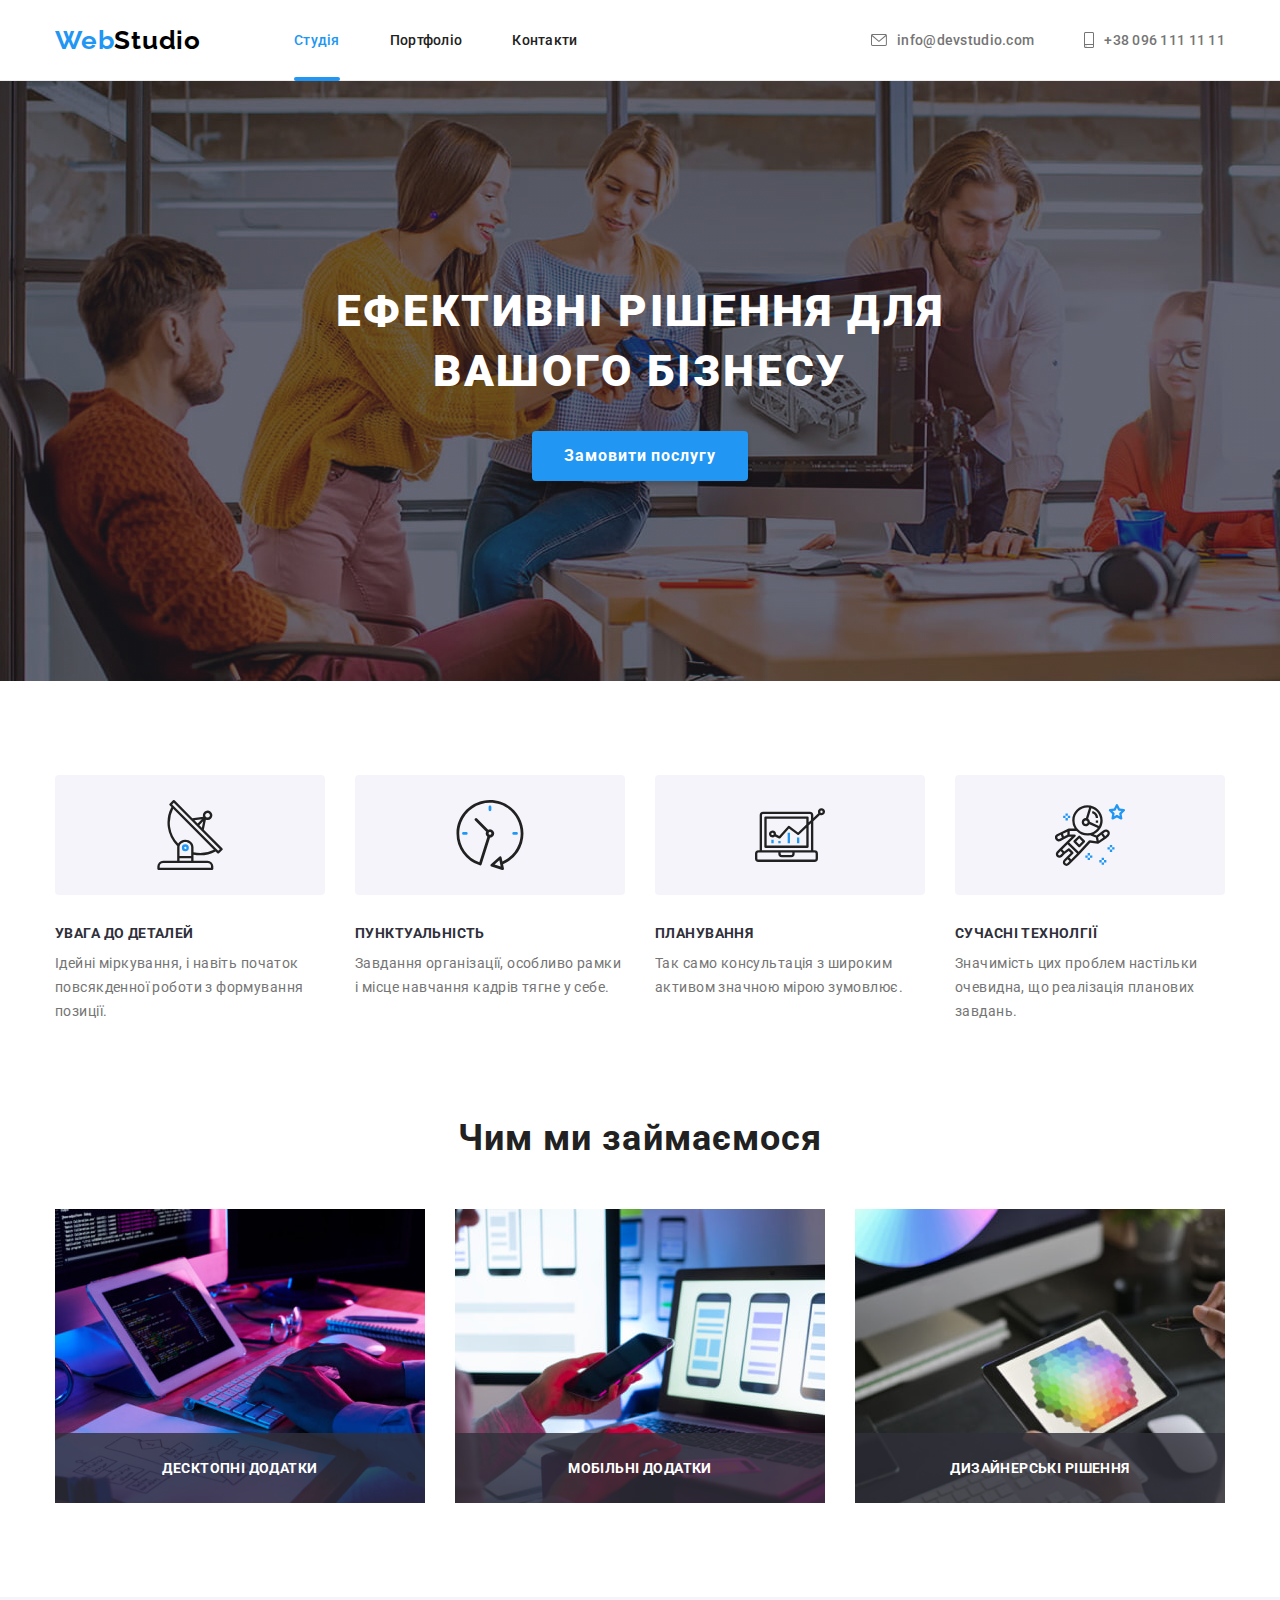
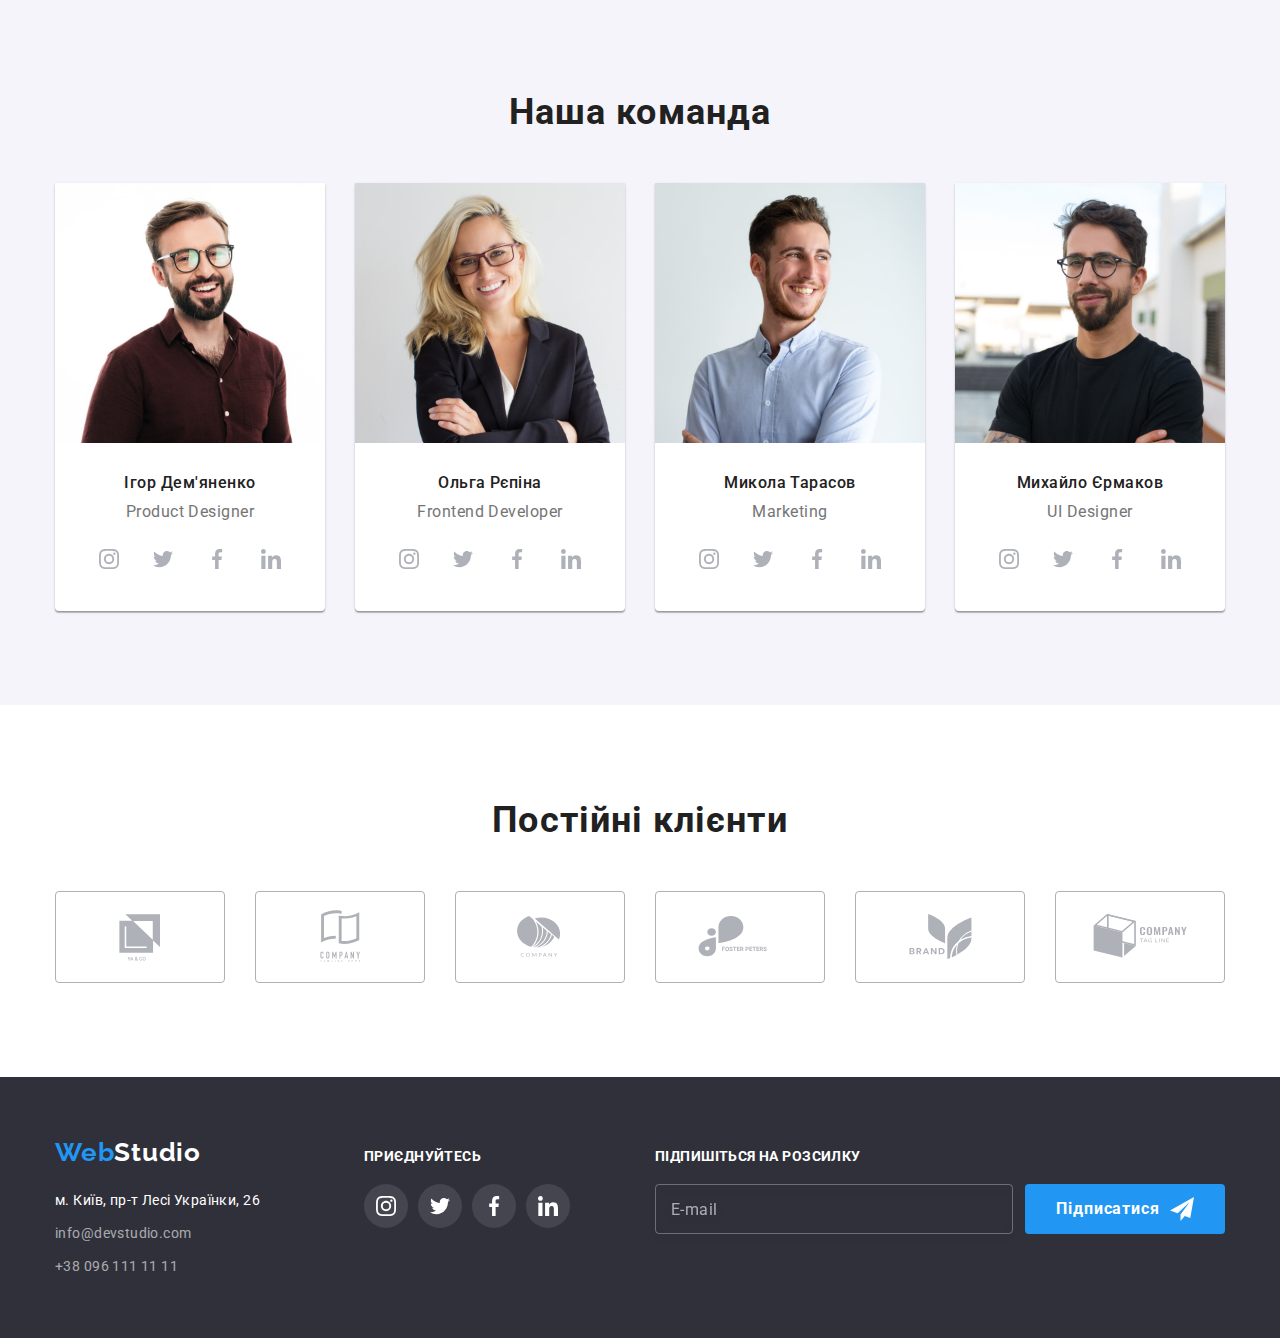
==== commit 75573309: "add final edits" ====
--- a/index.html
+++ b/index.html
@@ -638,7 +638,7 @@
               </svg>
             </label>
 
-            <label class="register-form-label">
+            <label class="register-form-textarea">
               <span class="register-form-item">Коментар</span>
               <textarea
                 class="register-form-text"
--- a/CSS/style.css
+++ b/CSS/style.css
@@ -633,7 +633,7 @@
 }
 
 .social-links-footer {
-  margin-right: 93px;
+  margin-right: auto;
 }
 
 .social-link-footer {
@@ -756,7 +756,7 @@
   left: 50%;
   transform: translate(-50%, -50%);
   padding: 40px;
-  width: 582px;
+  width: 528px;
   height: 581px;
   background-color: var(--bgr-mine-cl);
   border-radius: 4px;
@@ -807,6 +807,11 @@
   margin-bottom: 10px;
 }
 
+.register-form-textarea {
+  display: block;
+  position: relative;
+}
+
 .register-form-input {
   width: 100%;
   height: 40px;
